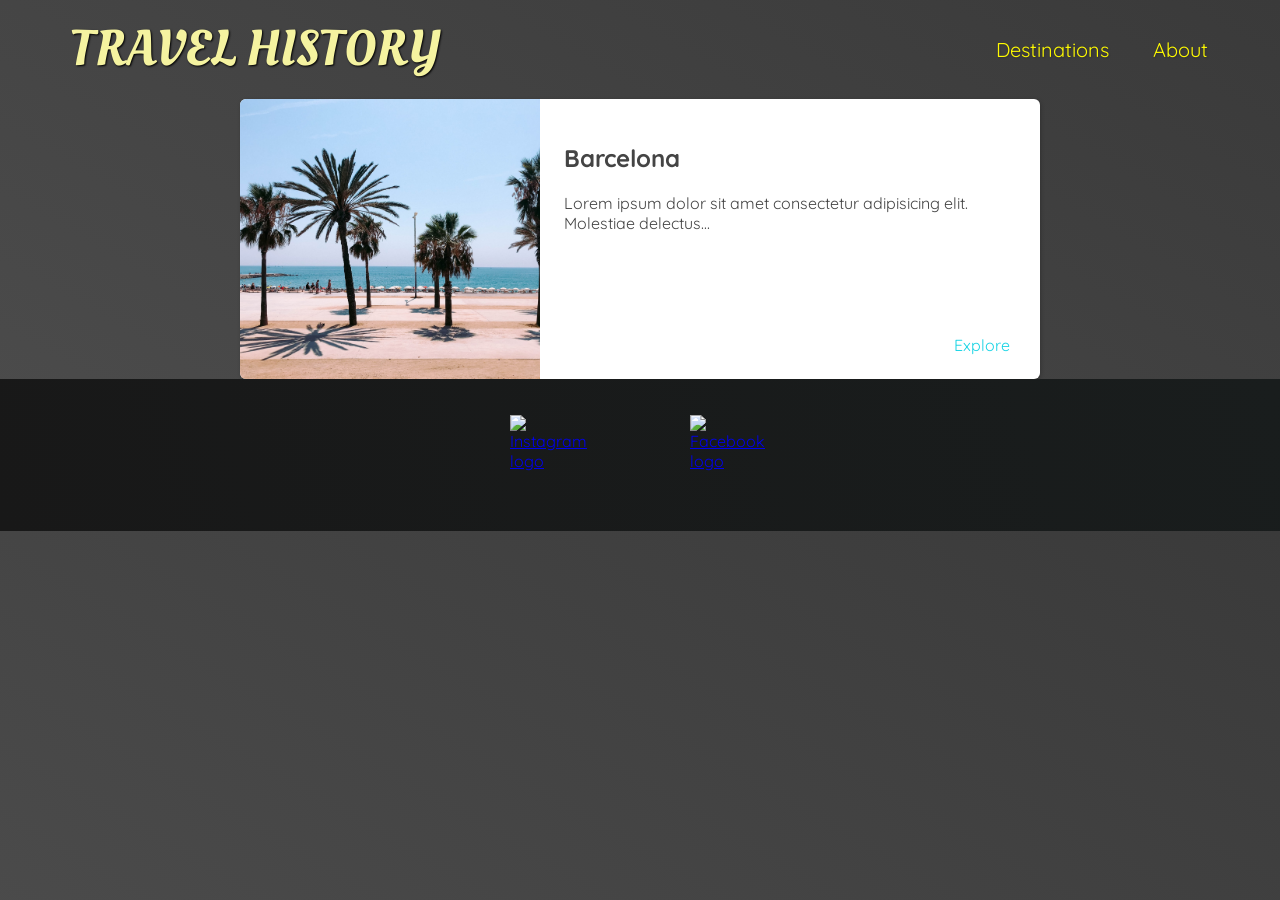
==== places.html @ e29d4df5 "Created HTML skeleton of places page and added styles - Created HTML skeleton of places page - Creat" ====
<!DOCTYPE html>
<html lang="en">
  <head>
    <meta charset="UTF-8" />
    <link
      href="https://fonts.googleapis.com/css2?family=Raleway:wght@700&family=Oleo+Script:wght@700&family=Quicksand:wght@300;500;700&display=swap"
      rel="stylesheet"
    />
    <link rel="stylesheet" href="shared.css" />
    <link rel="stylesheet" href="places.css" />
    <title>Travel History</title>
  </head>
  <body>
    <header>
      <div id="web-logo">
        <a href="/index.html">Travel History</a>
      </div>
      <nav>
        <ul>
          <li><a href="/places.html">Destinations</a></li>
          <li><a href="">About</a></li>
        </ul>
      </nav>
    </header>
    <main>
      <ul>
        <li>
          <img src="/images/places/barcelona.jpg" alt="City of Barcelona" />
          <div class="item-content">
            <div>
              <h2>Barcelona</h2>
              <p>
                Lorem ipsum dolor sit amet consectetur adipisicing elit.
                Molestiae delectus...
              </p>
            </div>
            <div class="actions">
              <a href="https://en.wikipedia.org/wiki/Barcelona">Explore</a>
            </div>
          </div>
        </li>
      </ul>
    </main>
    <footer>
      <ul>
        <li>
          <a href="https://www.instagram.com" target="_blank"
            ><img src="/images/icons/insta.png" alt="Instagram logo"
          /></a>
        </li>
        <li>
          <a href="https://www.facebook.com" target="_blank"
            ><img src="/images/icons/facebook.png" alt="Facebook logo"
          /></a>
        </li>
      </ul>
    </footer>
  </body>
</html>
---- shared.css ----
body {
  font-family: "Quicksand", sans-serif;
  margin: 0;
}

ul {
  list-style: none;
  margin: 0;
  padding: 0;
}

header {
  display: flex;
  justify-content: space-between;
  align-items: center;
  padding: 15px 60px;
  position: absolute;
  width: 100%;
  box-sizing: border-box;
}

#web-logo a {
  padding: 10px;
  font-family: "Oleo Script", sans-serif;
  color: rgb(245, 243, 160);
  font-size: 50px;
  text-decoration: none;
  text-transform: uppercase;
  text-shadow: 1px 1px 2px rgb(0, 0, 0);
}

header ul {
  display: flex;
}

header li {
  margin-left: 20px;
}

header a {
  color: rgb(255, 251, 0);
  text-decoration: none;
  font-size: 20px;
  padding: 12px;
  text-shadow: 1px 1px 2px rgba(0, 0, 0, 0.2);
  border-radius: 6px;
}

header a:hover {
  color: rgb(77, 77, 77);
  background-color: rgb(255, 251, 0);
}

footer {
  background: linear-gradient(70deg, rgb(24, 24, 24), rgb(25, 29, 29));
  padding: 36px 0;
}

footer ul {
  display: flex;
  justify-content: center;
}

footer li {
  width: 80px;
  height: 80px;
  margin: 0 50px;
}

footer img {
  width: 100%;
  height: 100%;
}
---- places.css ----
body {
  background: linear-gradient(30deg, rgb(77, 77, 77), rgb(58, 58, 58));
  color: rgb(68, 68, 68);
}

header {
  position: static;
}

main ul {
  width: 800px;
  margin: 0 auto;
}

main li {
  display: flex;
  background-color: white;
  box-shadow: 1px 1px 4px rgba(0, 0, 0, 0.2);
  border-radius: 6px;
  overflow: hidden;
}

main li img {
  width: 300px;
  height: 280px;
  object-fit: cover;
}

.item-content {
  padding: 24px;
  display: flex;
  flex-direction: column;
  justify-content: space-between;
}

.actions {
  text-align: right;
}

.actions a {
  text-decoration: none;
  padding: 6px;
  color: rgb(22, 211, 228);
  border-radius: 5px;
}

.actions a:hover {
  background-color: rgb(235, 253, 255);
}
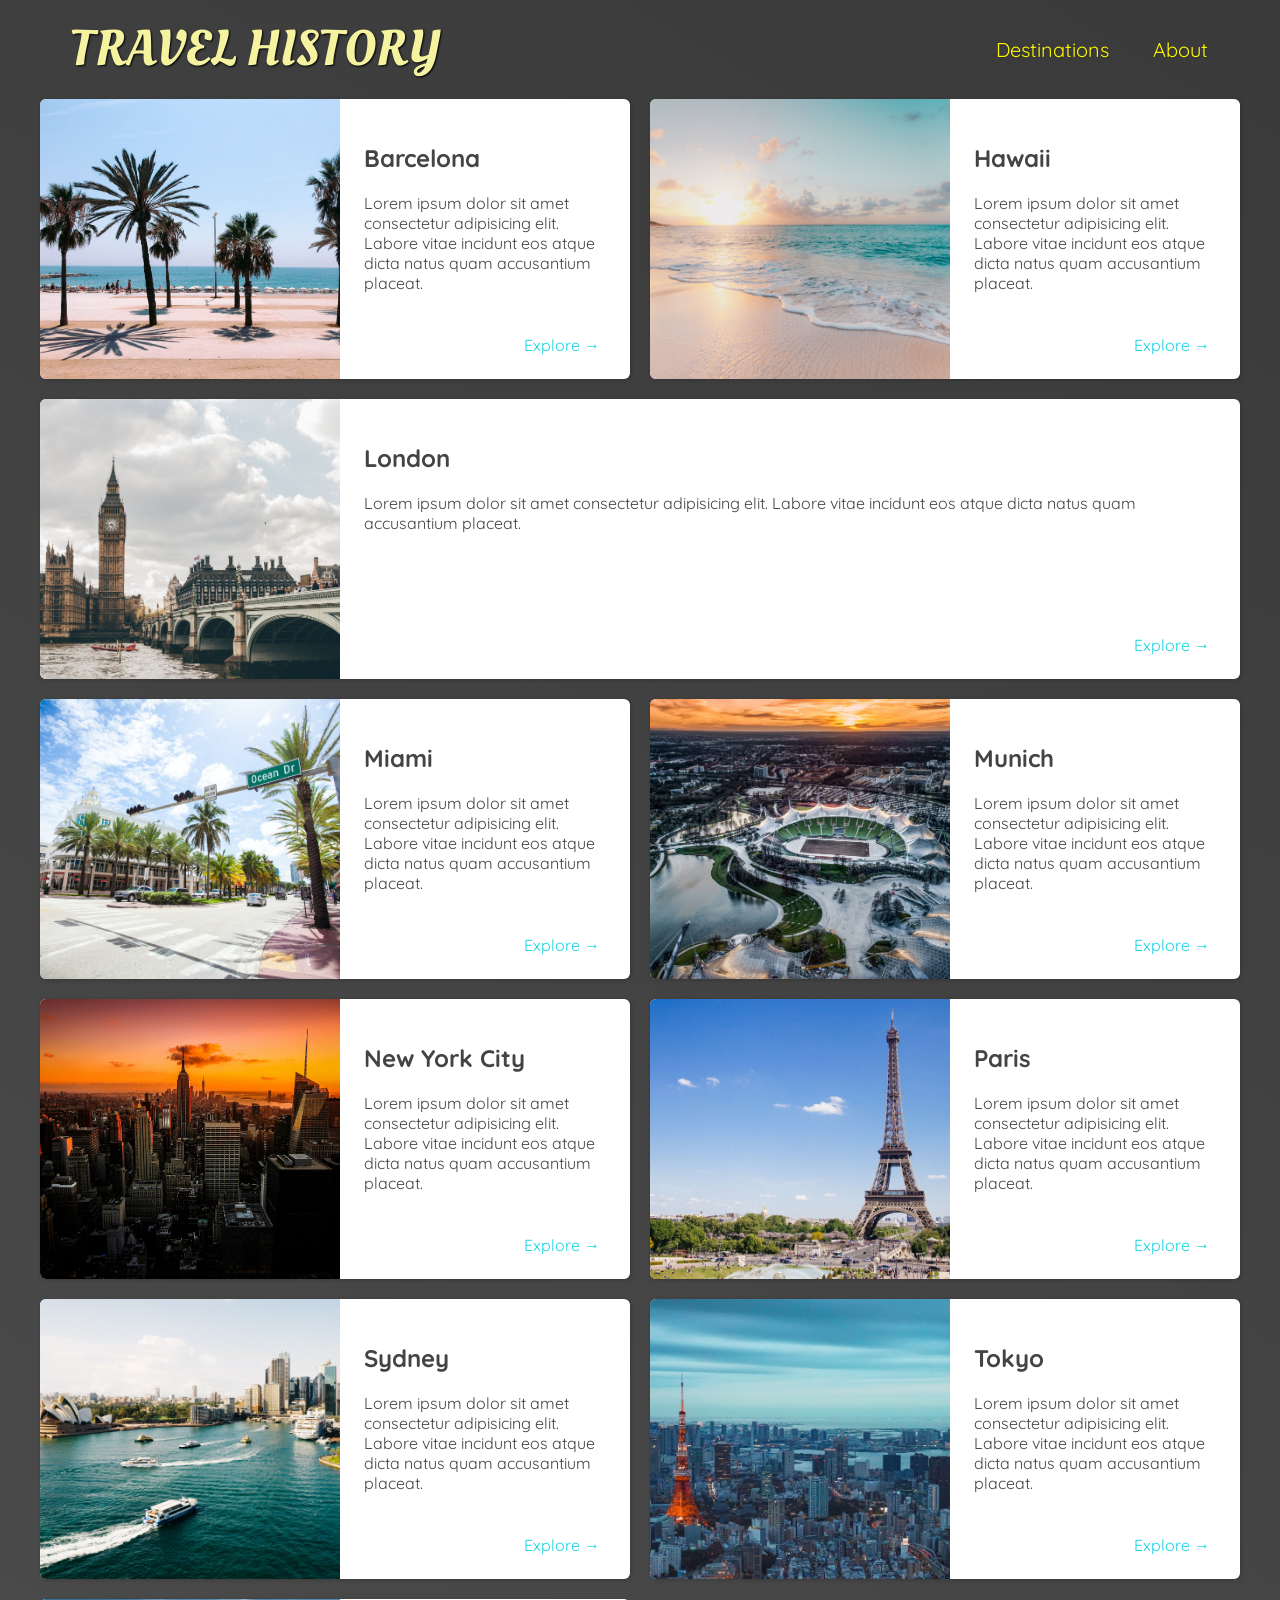
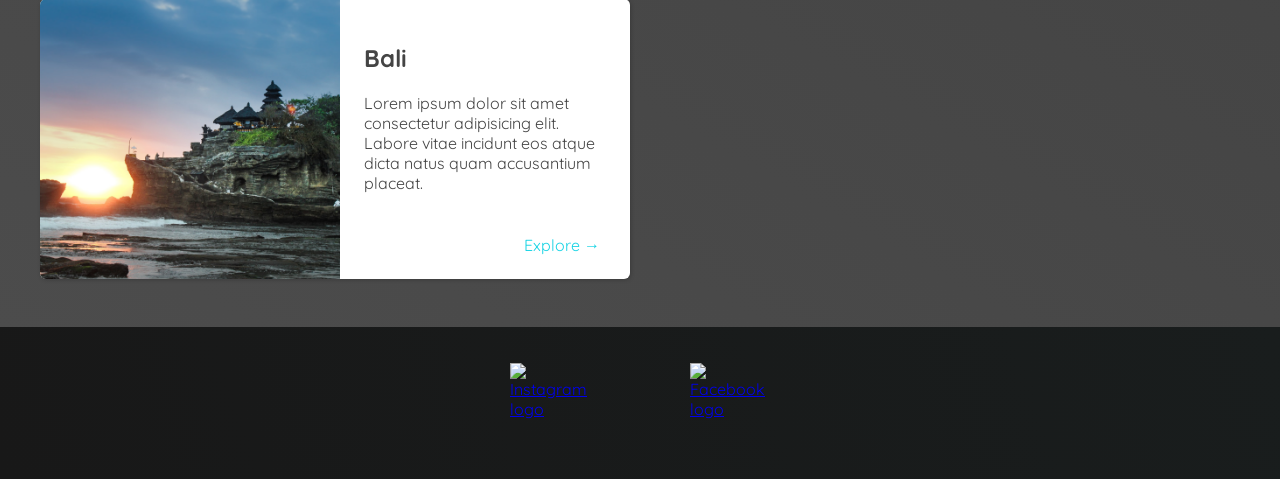
==== commit 29b5d3aa: "Added CSS Grid and more city cards - Added CSS Griid into the ul to display more city cards - Added " ====
--- a/places.html
+++ b/places.html
@@ -25,17 +25,154 @@
     <main>
       <ul>
         <li>
-          <img src="/images/places/barcelona.jpg" alt="City of Barcelona" />
+          <img src="images/places/barcelona.jpg" alt="City of Barcelona" />
           <div class="item-content">
             <div>
               <h2>Barcelona</h2>
               <p>
-                Lorem ipsum dolor sit amet consectetur adipisicing elit.
-                Molestiae delectus...
+                Lorem ipsum dolor sit amet consectetur adipisicing elit. Labore
+                vitae incidunt eos atque dicta natus quam accusantium placeat.
               </p>
             </div>
             <div class="actions">
-              <a href="https://en.wikipedia.org/wiki/Barcelona">Explore</a>
+              <a href="https://en.wikipedia.org/wiki/Barcelona">Explore &#x2192</a>
+            </div>
+          </div>
+        </li>
+        <li>
+          <img src="images/places/hawaii.jpg" alt="Hawaii beach" />
+          <div class="item-content">
+            <div>
+              <h2>Hawaii</h2>
+              <p>
+                Lorem ipsum dolor sit amet consectetur adipisicing elit. Labore
+                vitae incidunt eos atque dicta natus quam accusantium placeat.
+              </p>
+            </div>
+            <div class="actions">
+              <a href="hhttps://en.wikipedia.org/wiki/Hawaii">Explore &#x2192</a>
+            </div>
+          </div>
+        </li>
+        <li>
+          <img src="images/places/london.jpg" alt="London city" />
+          <div class="item-content">
+            <div>
+              <h2>London</h2>
+              <p>
+                Lorem ipsum dolor sit amet consectetur adipisicing elit. Labore
+                vitae incidunt eos atque dicta natus quam accusantium placeat.
+              </p>
+            </div>
+            <div class="actions">
+              <a href="https://en.wikipedia.org/wiki/London">Explore &#x2192</a>
+            </div>
+          </div>
+        </li>
+        <li>
+          <img src="images/places/miami.jpg" alt="Miami streets" />
+          <div class="item-content">
+            <div>
+              <h2>Miami</h2>
+              <p>
+                Lorem ipsum dolor sit amet consectetur adipisicing elit. Labore
+                vitae incidunt eos atque dicta natus quam accusantium placeat.
+              </p>
+            </div>
+            <div class="actions">
+              <a href="https://en.wikipedia.org/wiki/Miami">Explore &#x2192</a>
+            </div>
+          </div>
+        </li>
+        <li>
+          <img src="images/places/munich.jpg" alt="Munich football stadium" />
+          <div class="item-content">
+            <div>
+              <h2>Munich</h2>
+              <p>
+                Lorem ipsum dolor sit amet consectetur adipisicing elit. Labore
+                vitae incidunt eos atque dicta natus quam accusantium placeat.
+              </p>
+            </div>
+            <div class="actions">
+              <a href="https://en.wikipedia.org/wiki/Munich">Explore &#x2192</a>
+            </div>
+          </div>
+        </li>
+        <li>
+          <img src="images/places/new-york-city.jpg" alt="New York City skyline" />
+          <div class="item-content">
+            <div>
+              <h2>New York City</h2>
+              <p>
+                Lorem ipsum dolor sit amet consectetur adipisicing elit. Labore
+                vitae incidunt eos atque dicta natus quam accusantium placeat.
+              </p>
+            </div>
+            <div class="actions">
+              <a href="https://en.wikipedia.org/wiki/New_York_City"
+                >Explore &#x2192</a
+              >
+            </div>
+          </div>
+        </li>
+        <li>
+          <img src="images/places/paris.jpg" alt="Paris city" />
+          <div class="item-content">
+            <div>
+              <h2>Paris</h2>
+              <p>
+                Lorem ipsum dolor sit amet consectetur adipisicing elit. Labore
+                vitae incidunt eos atque dicta natus quam accusantium placeat.
+              </p>
+            </div>
+            <div class="actions">
+              <a href="https://en.wikipedia.org/wiki/Paris">Explore &#x2192</a>
+            </div>
+          </div>
+        </li>
+        <li>
+          <img src="images/places/sydney.jpg" alt="Sydney beach" />
+          <div class="item-content">
+            <div>
+              <h2>Sydney</h2>
+              <p>
+                Lorem ipsum dolor sit amet consectetur adipisicing elit. Labore
+                vitae incidunt eos atque dicta natus quam accusantium placeat.
+              </p>
+            </div>
+            <div class="actions">
+              <a href="https://en.wikipedia.org/wiki/Sydney">Explore &#x2192</a>
+            </div>
+          </div>
+        </li>
+        <li>
+          <img src="images/places/tokyo.jpg" alt="Tokyo skyline" />
+          <div class="item-content">
+            <div>
+              <h2>Tokyo</h2>
+              <p>
+                Lorem ipsum dolor sit amet consectetur adipisicing elit. Labore
+                vitae incidunt eos atque dicta natus quam accusantium placeat.
+              </p>
+            </div>
+            <div class="actions">
+              <a href="https://en.wikipedia.org/wiki/Tokyo">Explore &#x2192</a>
+            </div>
+          </div>
+        </li>
+        <li>
+          <img src="images/places/bali.jpg" alt="Bali beach" />
+          <div class="item-content">
+            <div>
+              <h2>Bali</h2>
+              <p>
+                Lorem ipsum dolor sit amet consectetur adipisicing elit. Labore
+                vitae incidunt eos atque dicta natus quam accusantium placeat.
+              </p>
+            </div>
+            <div class="actions">
+              <a href="https://en.wikipedia.org/wiki/Bali">Explore &#x2192</a>
             </div>
           </div>
         </li>
--- a/places.css
+++ b/places.css
@@ -8,8 +8,15 @@
 }
 
 main ul {
-  width: 800px;
-  margin: 0 auto;
+  width: 1200px;
+  margin: 0 auto 48px auto;
+  display: grid;
+  grid-template-columns: 1fr 1fr;
+  gap: 20px 20px;
+}
+
+li:nth-of-type(3) {
+  grid-column: 1 / span 2;
 }
 
 main li {
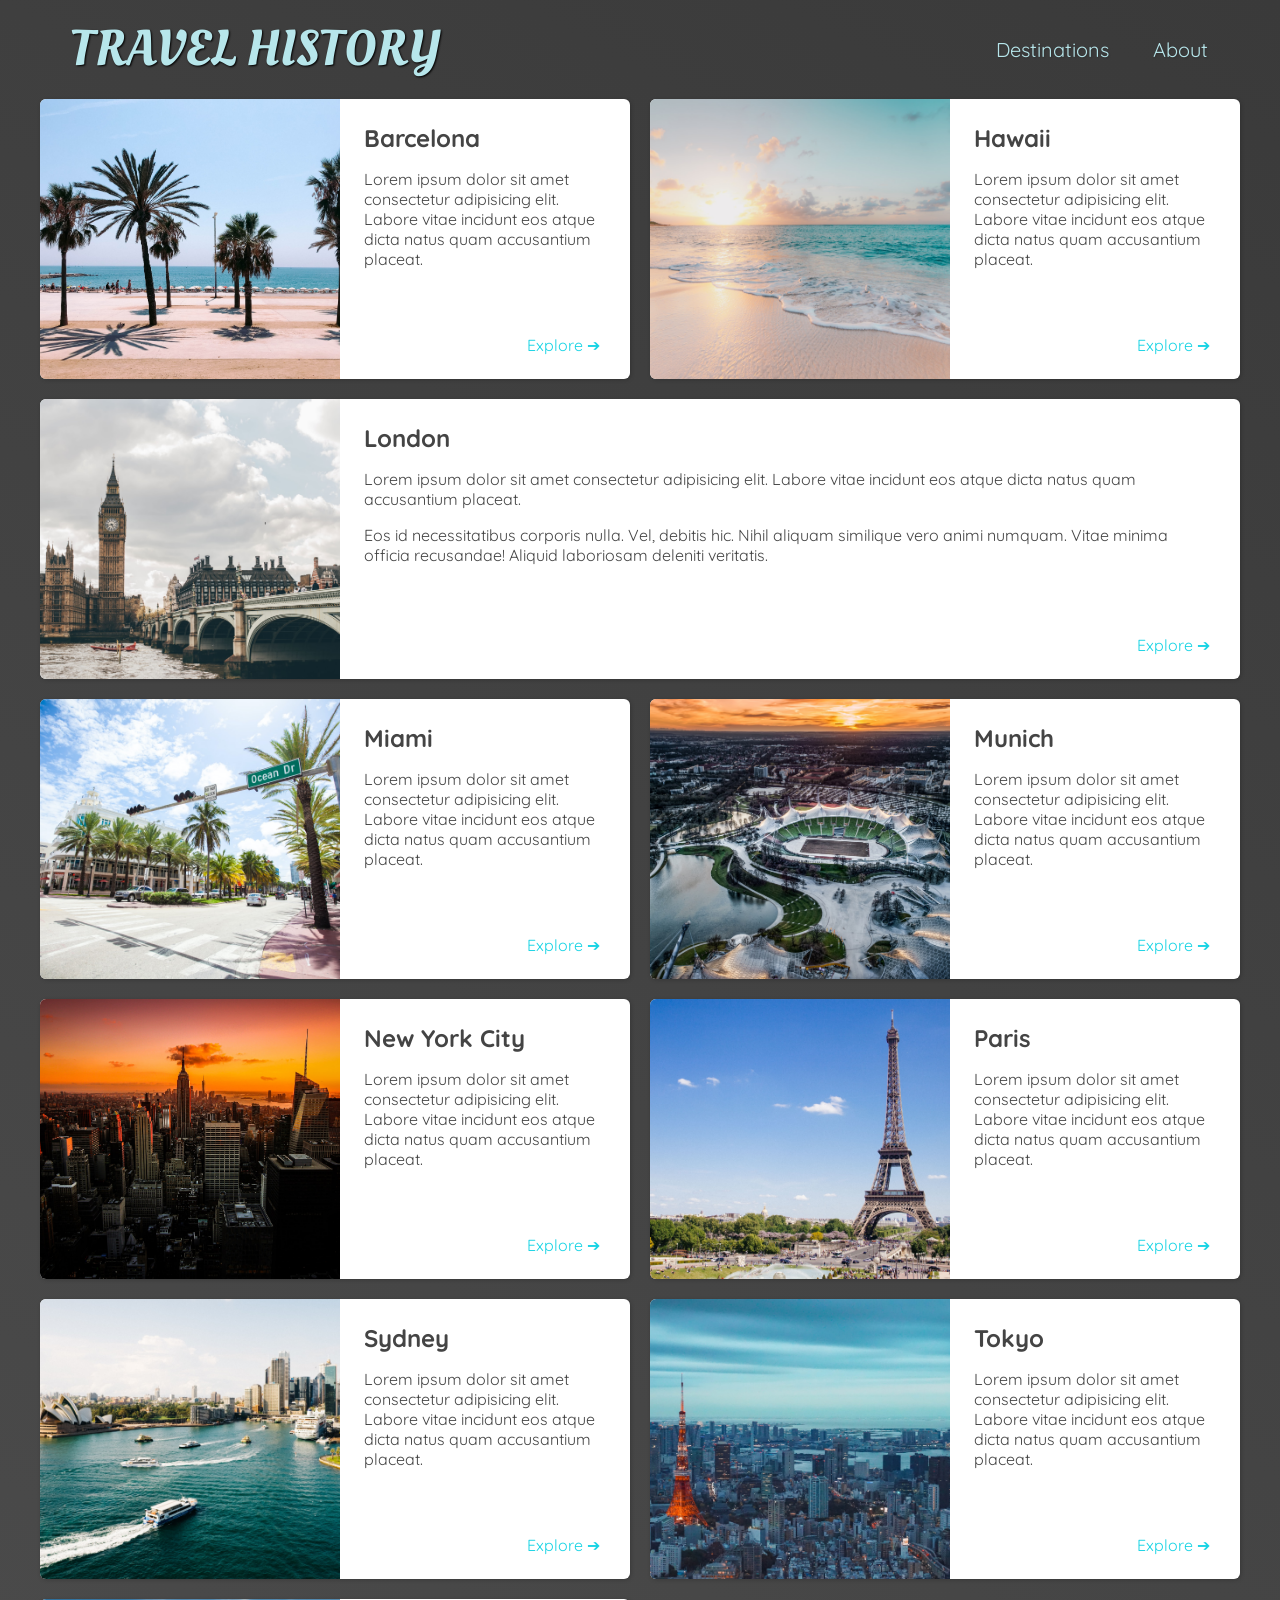
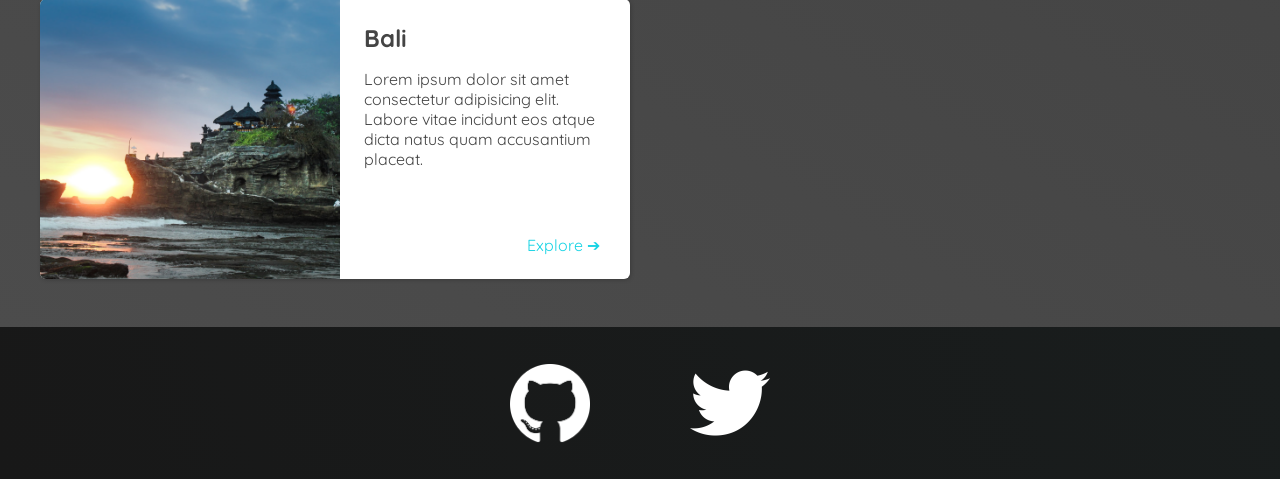
==== commit 1b07f1ec: "Finishing Touches - Changed social media icons and links - Reorganized the folders - Changed navbar " ====
--- a/places.html
+++ b/places.html
@@ -6,18 +6,18 @@
       href="https://fonts.googleapis.com/css2?family=Raleway:wght@700&family=Oleo+Script:wght@700&family=Quicksand:wght@300;500;700&display=swap"
       rel="stylesheet"
     />
-    <link rel="stylesheet" href="shared.css" />
-    <link rel="stylesheet" href="places.css" />
+    <link rel="stylesheet" href="styles/shared.css" />
+    <link rel="stylesheet" href="styles/places.css" />
     <title>Travel History</title>
   </head>
   <body>
     <header>
       <div id="web-logo">
-        <a href="/index.html">Travel History</a>
+        <a href="index.html">Travel History</a>
       </div>
       <nav>
         <ul>
-          <li><a href="/places.html">Destinations</a></li>
+          <li><a href="places.html">Destinations</a></li>
           <li><a href="">About</a></li>
         </ul>
       </nav>
@@ -35,7 +35,9 @@
               </p>
             </div>
             <div class="actions">
-              <a href="https://en.wikipedia.org/wiki/Barcelona">Explore &#x2192</a>
+              <a href="https://en.wikipedia.org/wiki/Barcelona" target="_blank"
+                >Explore</a
+              >
             </div>
           </div>
         </li>
@@ -50,7 +52,9 @@
               </p>
             </div>
             <div class="actions">
-              <a href="hhttps://en.wikipedia.org/wiki/Hawaii">Explore &#x2192</a>
+              <a href="https://en.wikipedia.org/wiki/Hawaii" target="_blank"
+                >Explore</a
+              >
             </div>
           </div>
         </li>
@@ -63,9 +67,16 @@
                 Lorem ipsum dolor sit amet consectetur adipisicing elit. Labore
                 vitae incidunt eos atque dicta natus quam accusantium placeat.
               </p>
-            </div>
-            <div class="actions">
-              <a href="https://en.wikipedia.org/wiki/London">Explore &#x2192</a>
+              <p>
+                Eos id necessitatibus corporis nulla. Vel, debitis hic. Nihil
+                aliquam similique vero animi numquam. Vitae minima officia
+                recusandae! Aliquid laboriosam deleniti veritatis.
+              </p>
+            </div>
+            <div class="actions">
+              <a href="https://en.wikipedia.org/wiki/London" target="_blank"
+                >Explore</a
+              >
             </div>
           </div>
         </li>
@@ -80,7 +91,9 @@
               </p>
             </div>
             <div class="actions">
-              <a href="https://en.wikipedia.org/wiki/Miami">Explore &#x2192</a>
+              <a href="https://en.wikipedia.org/wiki/Miami" target="_blank"
+                >Explore</a
+              >
             </div>
           </div>
         </li>
@@ -95,12 +108,17 @@
               </p>
             </div>
             <div class="actions">
-              <a href="https://en.wikipedia.org/wiki/Munich">Explore &#x2192</a>
-            </div>
-          </div>
-        </li>
-        <li>
-          <img src="images/places/new-york-city.jpg" alt="New York City skyline" />
+              <a href="https://en.wikipedia.org/wiki/Munich" target="_blank"
+                >Explore</a
+              >
+            </div>
+          </div>
+        </li>
+        <li>
+          <img
+            src="images/places/new-york-city.jpg"
+            alt="New York City skyline"
+          />
           <div class="item-content">
             <div>
               <h2>New York City</h2>
@@ -110,8 +128,10 @@
               </p>
             </div>
             <div class="actions">
-              <a href="https://en.wikipedia.org/wiki/New_York_City"
-                >Explore &#x2192</a
+              <a
+                href="https://en.wikipedia.org/wiki/New_York_City"
+                target="_blank"
+                >Explore</a
               >
             </div>
           </div>
@@ -127,7 +147,9 @@
               </p>
             </div>
             <div class="actions">
-              <a href="https://en.wikipedia.org/wiki/Paris">Explore &#x2192</a>
+              <a href="https://en.wikipedia.org/wiki/Paris" target="_blank"
+                >Explore</a
+              >
             </div>
           </div>
         </li>
@@ -142,7 +164,9 @@
               </p>
             </div>
             <div class="actions">
-              <a href="https://en.wikipedia.org/wiki/Sydney">Explore &#x2192</a>
+              <a href="https://en.wikipedia.org/wiki/Sydney" target="_blank"
+                >Explore</a
+              >
             </div>
           </div>
         </li>
@@ -157,7 +181,9 @@
               </p>
             </div>
             <div class="actions">
-              <a href="https://en.wikipedia.org/wiki/Tokyo">Explore &#x2192</a>
+              <a href="https://en.wikipedia.org/wiki/Tokyo" target="_blank"
+                >Explore</a
+              >
             </div>
           </div>
         </li>
@@ -172,7 +198,9 @@
               </p>
             </div>
             <div class="actions">
-              <a href="https://en.wikipedia.org/wiki/Bali">Explore &#x2192</a>
+              <a href="https://en.wikipedia.org/wiki/Bali" target="_blank"
+                >Explore</a
+              >
             </div>
           </div>
         </li>
@@ -181,13 +209,13 @@
     <footer>
       <ul>
         <li>
-          <a href="https://www.instagram.com" target="_blank"
-            ><img src="/images/icons/insta.png" alt="Instagram logo"
+          <a href="https://github.com/davidheweb" target="_blank"
+            ><img src="/images/icons/github.png" alt="GitHub logo"
           /></a>
         </li>
         <li>
-          <a href="https://www.facebook.com" target="_blank"
-            ><img src="/images/icons/facebook.png" alt="Facebook logo"
+          <a href="https://twitter.com/davidheweb" target="_blank"
+            ><img src="/images/icons/twitter.png" alt="Twitter logo"
           /></a>
         </li>
       </ul>
--- a/styles/shared.css
+++ b/styles/shared.css
@@ -0,0 +1,73 @@
+body {
+  font-family: "Quicksand", sans-serif;
+  margin: 0;
+}
+
+ul {
+  list-style: none;
+  margin: 0;
+  padding: 0;
+}
+
+header {
+  display: flex;
+  justify-content: space-between;
+  align-items: center;
+  padding: 15px 60px;
+  position: absolute;
+  width: 100%;
+  box-sizing: border-box;
+}
+
+#web-logo a {
+  padding: 10px;
+  font-family: "Oleo Script", sans-serif;
+  color: rgb(245, 243, 160);
+  font-size: 50px;
+  text-decoration: none;
+  text-transform: uppercase;
+  text-shadow: 1px 1px 2px rgb(0, 0, 0);
+}
+
+header ul {
+  display: flex;
+}
+
+header li {
+  margin-left: 20px;
+}
+
+header a {
+  color: rgb(255, 251, 0);
+  text-decoration: none;
+  font-size: 20px;
+  padding: 12px;
+  text-shadow: 1px 1px 2px rgba(0, 0, 0, 0.2);
+  border-radius: 6px;
+}
+
+header nav a:hover {
+  color: rgb(77, 77, 77);
+  background-color: rgb(255, 251, 0);
+}
+
+footer {
+  background: linear-gradient(70deg, rgb(24, 24, 24), rgb(25, 29, 29));
+  padding: 36px 0;
+}
+
+footer ul {
+  display: flex;
+  justify-content: center;
+}
+
+footer li {
+  width: 80px;
+  height: 80px;
+  margin: 0 50px;
+}
+
+footer img {
+  width: 100%;
+  height: 100%;
+}
--- a/styles/places.css
+++ b/styles/places.css
@@ -0,0 +1,77 @@
+body {
+  background: linear-gradient(30deg, rgb(77, 77, 77), rgb(58, 58, 58));
+  color: rgb(68, 68, 68);
+}
+
+#web-logo a {
+  color: rgb(183, 230, 235);
+}
+
+header {
+  position: static;
+}
+
+header a {
+  color: rgb(183, 230, 235);
+}
+
+header nav a:hover {
+  background-color: rgb(183, 230, 235);
+  color: rgb(59, 59, 59);
+}
+
+main ul {
+  width: 1200px;
+  margin: 0 auto 48px auto;
+  display: grid;
+  grid-template-columns: 1fr 1fr;
+  gap: 20px 20px;
+}
+
+li:nth-of-type(3) {
+  grid-column: 1 / span 2;
+}
+
+main li {
+  display: flex;
+  background-color: white;
+  box-shadow: 1px 1px 4px rgba(0, 0, 0, 0.2);
+  border-radius: 6px;
+  overflow: hidden;
+}
+
+main li img {
+  width: 300px;
+  height: 280px;
+  object-fit: cover;
+}
+
+.item-content {
+  padding: 24px;
+  display: flex;
+  flex-direction: column;
+  justify-content: space-between;
+}
+
+.item-content h2 {
+  margin: 0;
+}
+
+.actions {
+  text-align: right;
+}
+
+.actions a {
+  text-decoration: none;
+  padding: 6px;
+  color: rgb(22, 211, 228);
+  border-radius: 5px;
+}
+
+.actions a:hover {
+  background-color: rgb(235, 253, 255);
+}
+
+.actions a::after {
+  content: " ➔";
+}
